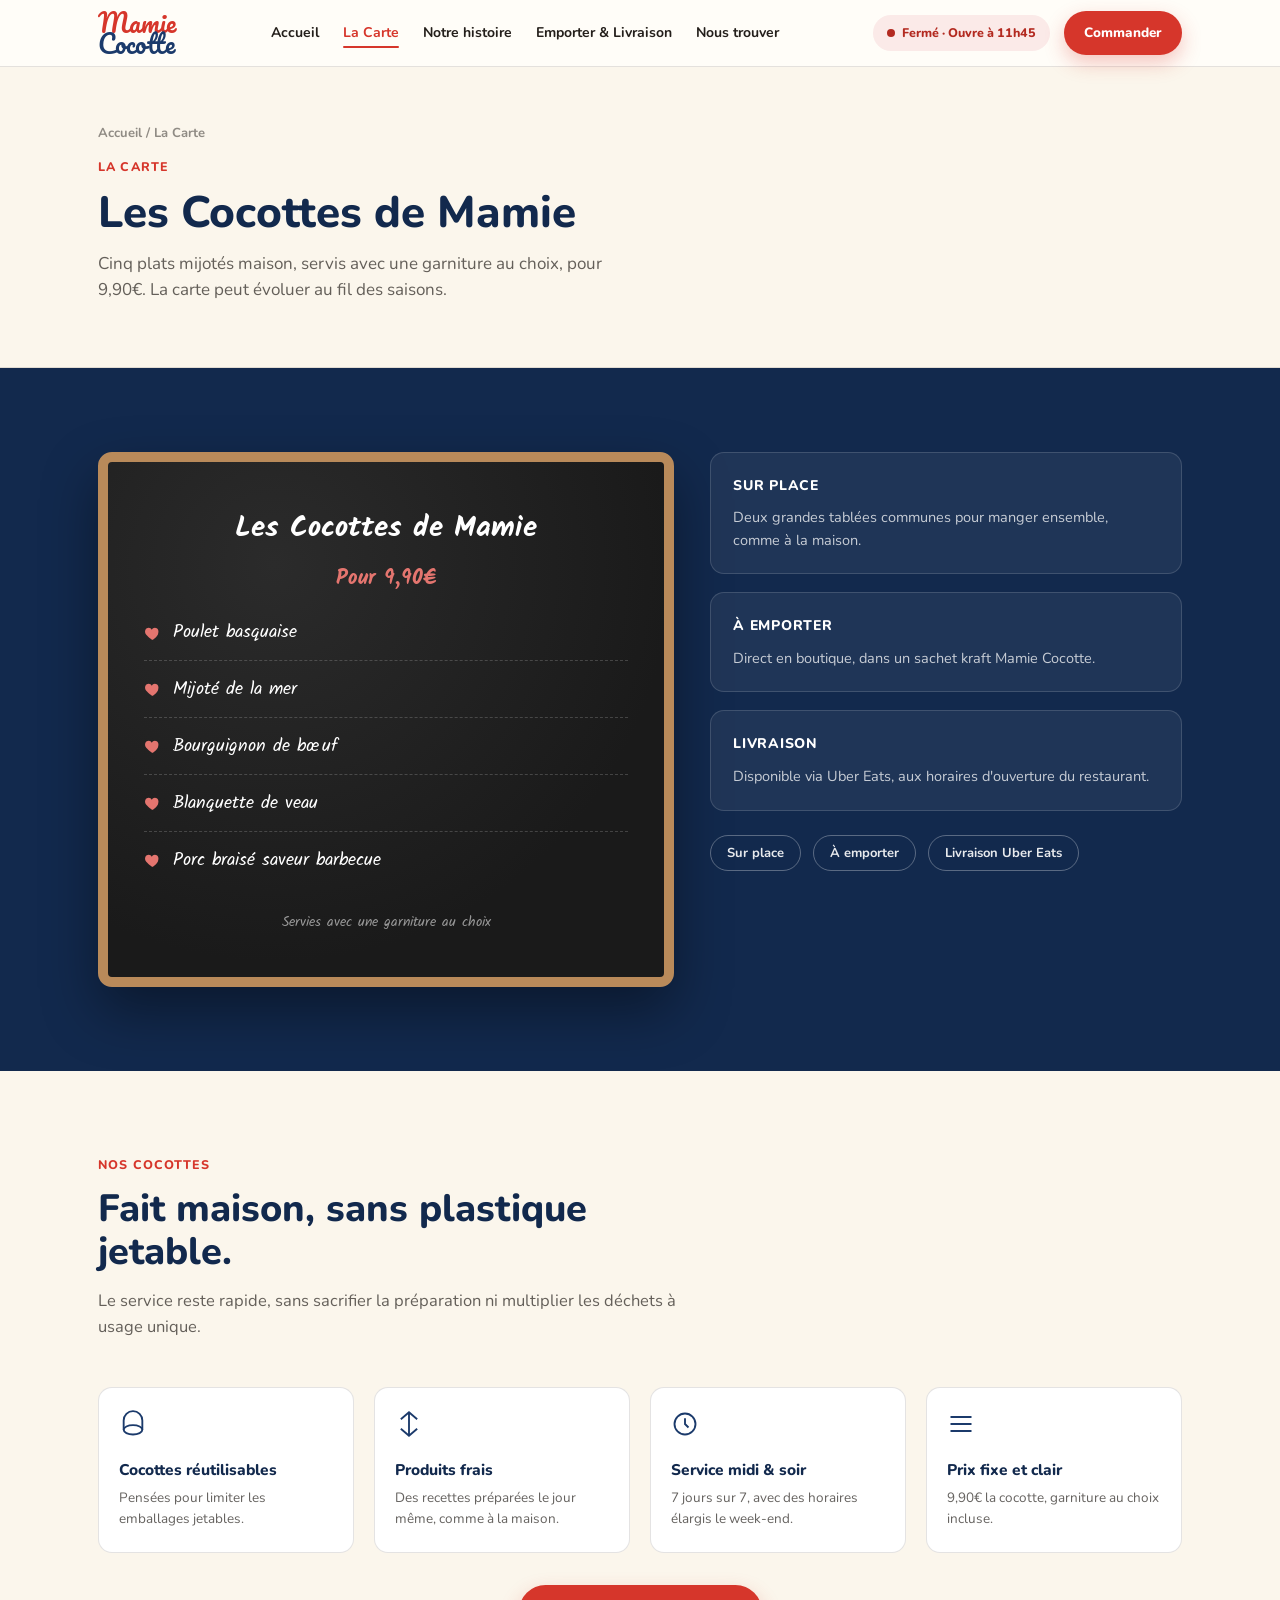
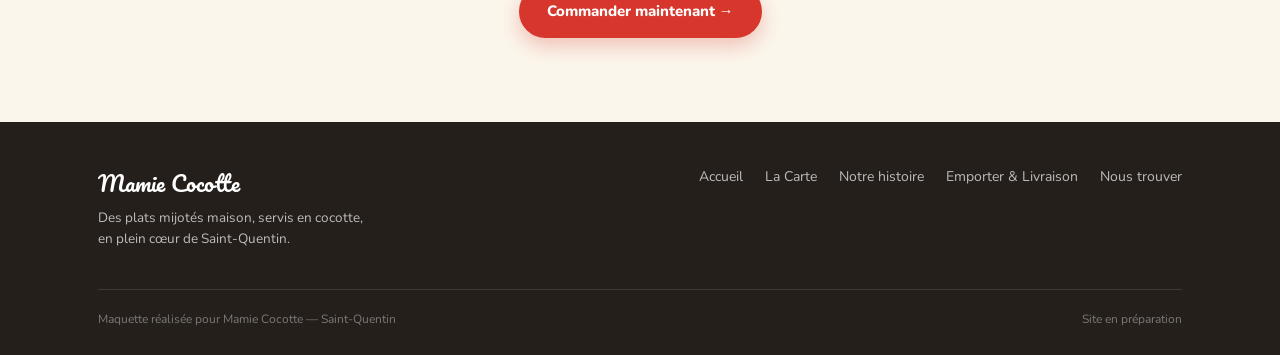
==== carte.html @ 131f88a2 "Add files via upload" ====
<!DOCTYPE html>
<html lang="fr">
<head>
<meta charset="UTF-8">
<meta name="viewport" content="width=device-width, initial-scale=1.0">
<title>La Carte — Mamie Cocotte, Saint-Quentin</title>
<meta name="description" content="Découvrez Les Cocottes de Mamie : poulet basquaise, mijoté de la mer, bourguignon de bœuf, blanquette de veau, porc braisé barbecue — tous à 9,90€.">
<link rel="preconnect" href="https://fonts.googleapis.com">
<link rel="preconnect" href="https://fonts.gstatic.com" crossorigin>
<link href="https://fonts.googleapis.com/css2?family=Pacifico&family=Kalam:wght@400;700&family=Nunito:wght@400;600;700;800;900&display=swap" rel="stylesheet">
<link rel="stylesheet" href="assets/style.css">
</head>
<body data-page="carte">

<header>
  <nav class="nav">
    <a href="index.html" class="logo"><span class="logo-text"><span class="m">Mamie</span><span class="c">Cocotte</span></span></a>
    <ul class="nav-links">
      <li><a href="index.html" data-page="accueil">Accueil</a></li>
      <li><a href="carte.html" data-page="carte">La Carte</a></li>
      <li><a href="notre-histoire.html" data-page="notre-histoire">Notre histoire</a></li>
      <li><a href="emporter-livraison.html" data-page="emporter">Emporter &amp; Livraison</a></li>
      <li><a href="contact.html" data-page="contact">Nous trouver</a></li>
    </ul>
    <div class="nav-right">
      <span id="statusChip" class="status-chip"><span class="pulse"></span><span id="statusChipText">—</span></span>
      <a href="emporter-livraison.html" class="btn btn-primary btn-sm nav-cta">Commander</a>
    </div>
  </nav>
</header>

<div class="page-hero">
  <div class="wrap">
    <div class="breadcrumb"><a href="index.html">Accueil</a> / La Carte</div>
    <span class="label">La carte</span>
    <h1>Les Cocottes de Mamie</h1>
    <p>Cinq plats mijotés maison, servis avec une garniture au choix, pour 9,90€. La carte peut évoluer au fil des saisons.</p>
  </div>
</div>

<main>

  <section class="carte">
    <div class="wrap">
      <div class="carte-layout">
        <div class="chalkboard reveal">
          <div class="chalk-title">Les Cocottes de Mamie</div>
          <div class="chalk-price">Pour 9,90€</div>
          <ul class="chalk-list">
            <li><svg class="chalk-heart" viewBox="0 0 24 24" fill="currentColor"><path d="M12 21s-7.5-4.6-10-9.1C.5 8.2 2.6 4 6.6 4c2 0 3.7 1.1 4.4 2.7C11.7 5.1 13.4 4 15.4 4c4 0 6.1 4.2 4.6 7.9C19.5 16.4 12 21 12 21z"/></svg>Poulet basquaise</li>
            <li><svg class="chalk-heart" viewBox="0 0 24 24" fill="currentColor"><path d="M12 21s-7.5-4.6-10-9.1C.5 8.2 2.6 4 6.6 4c2 0 3.7 1.1 4.4 2.7C11.7 5.1 13.4 4 15.4 4c4 0 6.1 4.2 4.6 7.9C19.5 16.4 12 21 12 21z"/></svg>Mijoté de la mer</li>
            <li><svg class="chalk-heart" viewBox="0 0 24 24" fill="currentColor"><path d="M12 21s-7.5-4.6-10-9.1C.5 8.2 2.6 4 6.6 4c2 0 3.7 1.1 4.4 2.7C11.7 5.1 13.4 4 15.4 4c4 0 6.1 4.2 4.6 7.9C19.5 16.4 12 21 12 21z"/></svg>Bourguignon de bœuf</li>
            <li><svg class="chalk-heart" viewBox="0 0 24 24" fill="currentColor"><path d="M12 21s-7.5-4.6-10-9.1C.5 8.2 2.6 4 6.6 4c2 0 3.7 1.1 4.4 2.7C11.7 5.1 13.4 4 15.4 4c4 0 6.1 4.2 4.6 7.9C19.5 16.4 12 21 12 21z"/></svg>Blanquette de veau</li>
            <li><svg class="chalk-heart" viewBox="0 0 24 24" fill="currentColor"><path d="M12 21s-7.5-4.6-10-9.1C.5 8.2 2.6 4 6.6 4c2 0 3.7 1.1 4.4 2.7C11.7 5.1 13.4 4 15.4 4c4 0 6.1 4.2 4.6 7.9C19.5 16.4 12 21 12 21z"/></svg>Porc braisé saveur barbecue</li>
          </ul>
          <div class="chalk-note">Servies avec une garniture au choix</div>
        </div>
        <div class="carte-info reveal">
          <div class="carte-info-card">
            <h3>Sur place</h3>
            <p>Deux grandes tablées communes pour manger ensemble, comme à la maison.</p>
          </div>
          <div class="carte-info-card">
            <h3>À emporter</h3>
            <p>Direct en boutique, dans un sachet kraft Mamie Cocotte.</p>
          </div>
          <div class="carte-info-card">
            <h3>Livraison</h3>
            <p>Disponible via Uber Eats, aux horaires d'ouverture du restaurant.</p>
          </div>
          <div class="carte-side">
            <span class="side-pill">Sur place</span>
            <span class="side-pill">À emporter</span>
            <span class="side-pill">Livraison Uber Eats</span>
          </div>
        </div>
      </div>
    </div>
  </section>

  <section style="background:var(--paper);">
    <div class="wrap">
      <div class="section-head reveal">
        <span class="label">Nos cocottes</span>
        <h2>Fait maison, sans plastique jetable.</h2>
        <p>Le service reste rapide, sans sacrifier la préparation ni multiplier les déchets à usage unique.</p>
      </div>
      <div class="eco-grid">
        <div class="eco-item reveal">
          <svg viewBox="0 0 24 24" fill="none" stroke="currentColor" stroke-width="1.6"><ellipse cx="12" cy="17" rx="8" ry="4"/><path d="M4 17V9a8 8 0 0116 0v8"/></svg>
          <h3>Cocottes réutilisables</h3>
          <p>Pensées pour limiter les emballages jetables.</p>
        </div>
        <div class="eco-item reveal">
          <svg viewBox="0 0 24 24" fill="none" stroke="currentColor" stroke-width="1.6"><path d="M12 2v20M5 8l7-6 7 6M5 16l7 6 7-6"/></svg>
          <h3>Produits frais</h3>
          <p>Des recettes préparées le jour même, comme à la maison.</p>
        </div>
        <div class="eco-item reveal">
          <svg viewBox="0 0 24 24" fill="none" stroke="currentColor" stroke-width="1.6"><circle cx="12" cy="12" r="9"/><path d="M12 7v5l3 3"/></svg>
          <h3>Service midi &amp; soir</h3>
          <p>7 jours sur 7, avec des horaires élargis le week-end.</p>
        </div>
        <div class="eco-item reveal">
          <svg viewBox="0 0 24 24" fill="none" stroke="currentColor" stroke-width="1.6"><path d="M3 12h18M3 6h18M3 18h18"/></svg>
          <h3>Prix fixe et clair</h3>
          <p>9,90€ la cocotte, garniture au choix incluse.</p>
        </div>
      </div>
      <div class="reveal" style="margin-top:32px; text-align:center;"><a href="emporter-livraison.html" class="btn btn-primary">Commander maintenant →</a></div>
    </div>
  </section>

</main>

<footer>
  <div class="wrap">
    <div class="footer-top">
      <div>
        <div class="footer-logo">Mamie Cocotte</div>
        <p style="font-size:13.5px; margin-top:8px; max-width:280px;">Des plats mijotés maison, servis en cocotte, en plein cœur de Saint-Quentin.</p>
      </div>
      <ul class="footer-links">
        <li><a href="index.html">Accueil</a></li>
        <li><a href="carte.html">La Carte</a></li>
        <li><a href="notre-histoire.html">Notre histoire</a></li>
        <li><a href="emporter-livraison.html">Emporter &amp; Livraison</a></li>
        <li><a href="contact.html">Nous trouver</a></li>
      </ul>
    </div>
    <div class="footer-bottom">
      <span>Maquette réalisée pour Mamie Cocotte — Saint-Quentin</span>
      <span>Site en préparation</span>
    </div>
  </div>
</footer>

<div class="mobile-cta">
  <a href="contact.html" class="btn btn-ghost btn-sm">📍 Nous trouver</a>
  <a href="emporter-livraison.html" class="btn btn-uber btn-sm">Commander</a>
</div>

<script src="assets/script.js"></script>
</body>
</html>
---- assets/style.css ----
:root{
  --red:#D6362B;
  --red-dark:#B32A20;
  --blue:#1B3A6B;
  --blue-dark:#12294D;
  --blue-light:#EAF1FB;
  --cream:#FFFDF8;
  --paper:#FBF6EC;
  --kraft:#C9A06A;
  --kraft-dark:#8B6A3E;
  --charcoal:#241F1B;
  --charcoal-70: rgba(36,31,27,0.7);
  --charcoal-50: rgba(36,31,27,0.5);
  --line: rgba(36,31,27,0.12);
  --wood:#B98A5A;
  --green:#0A8A4E;
}
*{box-sizing:border-box;}
html{scroll-behavior:smooth;}
body{
  margin:0;
  background:var(--cream);
  color:var(--charcoal);
  font-family:'Nunito', sans-serif;
  font-size:16px;
  line-height:1.55;
  -webkit-font-smoothing:antialiased;
  padding-bottom:78px;
}
@media(min-width:760px){body{padding-bottom:0;}}
a{color:inherit;}
img{max-width:100%;display:block;}
.wrap{max-width:1140px;margin:0 auto;padding:0 28px;}
h1,h2,h3{margin:0; font-family:'Nunito', sans-serif; font-weight:800; color:var(--blue-dark);}
section{scroll-margin-top:78px; padding:84px 0;}
.label{font-family:'Nunito', sans-serif; font-weight:800; font-size:12.5px; letter-spacing:0.09em; text-transform:uppercase; color:var(--red);}

.btn{display:inline-flex; align-items:center; gap:8px; font-family:'Nunito', sans-serif; font-weight:800; font-size:15px; padding:13px 26px; border-radius:100px; text-decoration:none; border:2px solid transparent; cursor:pointer; transition:transform .18s ease, box-shadow .18s ease, background .18s ease;}
.btn-primary{background:var(--red); color:#fff; box-shadow:0 8px 20px rgba(214,54,43,0.28);}
.btn-primary:hover{background:var(--red-dark); transform:translateY(-2px); box-shadow:0 12px 24px rgba(214,54,43,0.34);}
.btn-ghost{border-color:var(--blue); color:var(--blue);}
.btn-ghost:hover{background:var(--blue); color:#fff;}
.btn-uber{background:#06C167; color:#fff;}
.btn-uber:hover{background:#059c53; transform:translateY(-2px);}
.btn-sm{padding:10px 18px; font-size:13.5px;}

.gingham{height:16px; background:repeating-linear-gradient(45deg, var(--red) 0 6px, transparent 6px 12px), repeating-linear-gradient(-45deg, var(--red) 0 6px, transparent 6px 12px), #fff; opacity:.85;}

/* Header */
header{position:sticky; top:0; z-index:60; background:rgba(255,253,248,0.94); backdrop-filter:blur(8px); border-bottom:1px solid var(--line);}
.nav{display:flex; align-items:center; justify-content:space-between; padding:10px 28px; max-width:1140px; margin:0 auto; gap:16px;}
.logo{display:flex; align-items:center; gap:10px; text-decoration:none;}
.logo-text{font-family:'Pacifico', cursive; font-size:25px; line-height:1;}
.logo-text .m{color:var(--red);}
.logo-text .c{color:var(--blue); display:block; margin-top:-4px;}
.nav-links{display:none; gap:24px; list-style:none; margin:0; padding:0; font-size:14px; font-weight:700;}
@media(min-width:900px){.nav-links{display:flex;}}
.nav-links a{text-decoration:none; color:var(--charcoal); position:relative; padding-bottom:3px;}
.nav-links a:hover{color:var(--red);}
.nav-links a.active{color:var(--red);}
.nav-links a.active:after{content:""; position:absolute; left:0; right:0; bottom:-3px; height:2px; background:var(--red); border-radius:2px;}
.nav-right{display:flex; align-items:center; gap:14px;}
.status-chip{display:none; align-items:center; gap:7px; font-size:12.5px; font-weight:800; padding:8px 14px; border-radius:100px; white-space:nowrap;}
@media(min-width:640px){.status-chip{display:inline-flex;}}
.status-chip .pulse{width:8px;height:8px;border-radius:50%; position:relative;}
.status-chip.open{background:#E7F7EE; color:var(--green);}
.status-chip.open .pulse{background:var(--green);}
.status-chip.open .pulse:after{content:"";position:absolute;inset:-4px;border-radius:50%;border:1.5px solid var(--green); animation:pulseRing 1.8s ease-out infinite;}
.status-chip.closed{background:#FBEAE8; color:var(--red-dark);}
.status-chip.closed .pulse{background:var(--red-dark);}
@keyframes pulseRing{0%{opacity:.7; transform:scale(0.6);}100%{opacity:0; transform:scale(1.8);}}
.nav-cta{display:none;}
@media(min-width:900px){.nav-cta{display:inline-flex;}}

/* Page hero (sub-pages) */
.page-hero{padding:56px 0 46px; background:var(--paper); border-bottom:1px solid var(--line);}
.page-hero .label{margin-bottom:12px; display:block;}
.page-hero h1{font-size:clamp(30px,4.2vw,44px); line-height:1.1; color:var(--blue-dark);}
.page-hero p{margin-top:14px; max-width:520px; color:var(--charcoal-70); font-size:17px;}
.breadcrumb{font-size:13px; font-weight:700; color:var(--charcoal-50); margin-bottom:14px;}
.breadcrumb a{color:var(--charcoal-50); text-decoration:none;}
.breadcrumb a:hover{color:var(--red);}

/* Hero (home) */
.hero{position:relative; padding:64px 0 56px; overflow:hidden;}
.hero-grid{display:grid; grid-template-columns:1fr; gap:44px; align-items:center;}
@media(min-width:900px){.hero-grid{grid-template-columns:1.05fr 0.95fr;}}
.eyebrow{display:flex; align-items:center; gap:10px; margin-bottom:16px; flex-wrap:wrap;}
.eyebrow .dot{width:7px;height:7px;border-radius:50%;background:var(--blue);}
.eyebrow-status{display:inline-flex; align-items:center; gap:6px; font-size:12px; font-weight:800; padding:5px 12px; border-radius:100px;}
.eyebrow-status.open{background:#E7F7EE; color:var(--green);}
.eyebrow-status.closed{background:#FBEAE8; color:var(--red-dark);}
h1.hero-title{font-family:'Nunito', sans-serif; font-weight:900; font-size:clamp(32px, 5vw, 52px); line-height:1.06; color:var(--blue-dark); letter-spacing:-0.01em;}
h1.hero-title span{color:var(--red);}
.hero-sub{margin-top:20px; max-width:460px; font-size:17.5px; color:var(--charcoal-70);}
.hero-cta{display:flex; flex-wrap:wrap; gap:14px; margin-top:30px;}
.hero-meta{margin-top:34px; display:flex; gap:26px; flex-wrap:wrap;}
.hero-meta div{font-size:12px; font-weight:700; color:var(--charcoal-70); text-transform:uppercase; letter-spacing:.03em;}
.hero-meta strong{display:block; font-family:'Nunito'; font-size:21px; color:var(--blue-dark); font-weight:800; text-transform:none;}

.mascot-plate{width:min(360px,80vw); aspect-ratio:1/1; border-radius:50%; background:var(--blue-light); display:flex; align-items:center; justify-content:center; position:relative; margin:0 auto; box-shadow: inset 0 0 0 1px rgba(27,58,107,0.12), 0 30px 60px -20px rgba(27,58,107,0.25);}
.mascot-plate:before{content:""; position:absolute; inset:18px; border-radius:50%; border:2px dashed rgba(27,58,107,0.18);}
.mascot-plate.sm{width:min(220px,60vw);}
.steam path{stroke:var(--blue); stroke-width:3; fill:none; stroke-linecap:round; opacity:0; animation: rise 3.2s ease-in-out infinite;}
.steam path:nth-child(2){animation-delay:.5s;}
.steam path:nth-child(3){animation-delay:1s;}
@keyframes rise{0%{opacity:0; transform:translateY(6px);}25%{opacity:.6;}70%{opacity:0; transform:translateY(-26px);}100%{opacity:0;}}
@media (prefers-reduced-motion: reduce){.steam path{animation:none; opacity:.45;} html{scroll-behavior:auto;}}

/* Ticker */
.ticker{background:var(--kraft); overflow:hidden; padding:13px 0; position:relative;}
.ticker-track{display:flex; gap:48px; white-space:nowrap; animation:scroll 26s linear infinite; width:max-content;}
.ticker-track span{font-family:'Kalam',cursive; font-weight:700; font-size:15px; color:var(--kraft-dark); display:flex; align-items:center; gap:10px;}
.ticker-track span:before{content:"•"; color:#fff;}
@keyframes scroll{from{transform:translateX(0);}to{transform:translateX(-50%);}}
@media (prefers-reduced-motion: reduce){.ticker-track{animation:none;}}

.section-head{max-width:620px; margin-bottom:48px;}
.section-head .label{margin-bottom:12px; display:block;}
.section-head h2{font-size:clamp(26px,3.4vw,38px); line-height:1.15;}
.section-head p{margin-top:14px; color:var(--charcoal-70); font-size:16.5px;}

/* Concept cards */
.concept-grid{display:grid; grid-template-columns:1fr; gap:22px;}
@media(min-width:760px){.concept-grid{grid-template-columns:repeat(3,1fr);}}
.concept-card{background:var(--paper); border:1px solid var(--line); border-radius:16px; padding:26px 24px; transition:transform .2s ease, box-shadow .2s ease;}
.concept-card:hover{transform:translateY(-4px); box-shadow:0 16px 30px -14px rgba(27,58,107,0.25);}
.concept-card .icon{width:38px;height:38px; margin-bottom:14px;}
.concept-card h3{font-size:18px; margin-bottom:8px; color:var(--blue-dark);}
.concept-card p{color:var(--charcoal-70); font-size:14.5px; margin:0;}

/* Carte chalkboard */
.carte{background:var(--blue-dark); color:#fff; position:relative;}
.carte .label{color:#F2A6A0;}
.carte .section-head h2{color:#fff;}
.carte .section-head p{color:rgba(255,255,255,0.75);}
.carte-layout{display:grid; grid-template-columns:1fr; gap:36px;}
@media(min-width:960px){.carte-layout{grid-template-columns:1.1fr 0.9fr; align-items:start;}}
.chalkboard{background: radial-gradient(circle at 30% 20%, #2b2b2b, #1a1a1a 70%); border:10px solid var(--wood); border-radius:14px; padding:44px 36px; box-shadow: 0 24px 55px rgba(0,0,0,0.4);}
.chalk-title{font-family:'Kalam', cursive; font-weight:700; font-size:29px; text-align:center; color:#fff;}
.chalk-price{text-align:center; font-family:'Kalam',cursive; font-weight:700; font-size:21px; color:#E4756F; margin:12px 0 24px;}
.chalk-list{list-style:none; margin:0; padding:0; display:flex; flex-direction:column; gap:15px;}
.chalk-list li{display:flex; align-items:center; gap:12px; font-family:'Kalam',cursive; font-size:18px; color:#fff; border-bottom:1px dashed rgba(255,255,255,0.18); padding-bottom:13px;}
.chalk-list li:last-child{border-bottom:none;}
.chalk-heart{width:17px;height:17px; flex:none; color:#E4756F;}
.chalk-note{text-align:center; margin-top:24px; font-family:'Kalam',cursive; font-size:14px; color:rgba(255,255,255,0.55);}
.carte-info{display:flex; flex-direction:column; gap:18px;}
.carte-info-card{background:rgba(255,255,255,0.06); border:1px solid rgba(255,255,255,0.14); border-radius:14px; padding:22px;}
.carte-info-card h3{color:#fff; font-size:14px; text-transform:uppercase; letter-spacing:.05em; font-weight:800; margin-bottom:10px;}
.carte-info-card p{margin:0; font-size:14.5px; color:rgba(255,255,255,0.75);}
.carte-side{margin-top:6px; display:flex; gap:12px; flex-wrap:wrap;}
.side-pill{font-size:13px; font-weight:700; color:rgba(255,255,255,0.9); border:1.5px solid rgba(255,255,255,0.3); border-radius:100px; padding:7px 16px;}

/* Galerie */
.galerie{background:var(--paper);}
.gal-grid{display:grid; grid-template-columns:1fr; gap:24px;}
@media(min-width:760px){.gal-grid{grid-template-columns:repeat(3,1fr);}}
.polaroid{background:#fff; border-radius:10px; padding:12px 12px 20px; box-shadow:0 14px 30px -14px rgba(36,31,27,0.25); transform:rotate(var(--r,0deg)); transition:transform .25s ease;}
.polaroid:nth-child(1){--r:-2deg;} .polaroid:nth-child(2){--r:1.5deg;} .polaroid:nth-child(3){--r:-1deg;}
.polaroid:hover{transform:rotate(0deg) translateY(-4px);}
.polaroid-photo{aspect-ratio:4/5; border-radius:6px; background:repeating-linear-gradient(45deg, rgba(27,58,107,0.06) 0 10px, rgba(27,58,107,0.02) 10px 20px); display:flex; flex-direction:column; align-items:center; justify-content:center; gap:8px; text-align:center; padding:20px;}
.polaroid-photo svg{width:34px;height:34px; color:var(--blue); opacity:.5;}
.polaroid-photo span{font-size:12.5px; color:var(--charcoal-50); font-weight:700;}
.polaroid p{margin:14px 4px 0; font-family:'Kalam',cursive; font-size:15px; color:var(--charcoal-70); text-align:center;}

/* Avis */
.avis-grid{display:grid; grid-template-columns:1fr; gap:20px;}
@media(min-width:760px){.avis-grid{grid-template-columns:repeat(3,1fr);}}
.avis-card{background:#fff; border:1.5px dashed var(--line); border-radius:16px; padding:24px;}
.avis-stars{color:#F5A623; font-size:15px; letter-spacing:2px; margin-bottom:10px;}
.avis-card p{margin:0 0 14px; font-size:14.5px; color:var(--charcoal-70); font-style:italic;}
.avis-name{font-size:13px; font-weight:800; color:var(--blue-dark);}
.avis-flag{margin-top:10px; display:inline-block; font-size:11px; font-weight:700; color:var(--red-dark); background:#FBEAE8; padding:3px 9px; border-radius:6px;}

/* Eco */
.eco-grid{display:grid; grid-template-columns:1fr; gap:20px;}
@media(min-width:760px){.eco-grid{grid-template-columns:repeat(4,1fr);}}
.eco-item{background:#fff; border:1px solid var(--line); border-radius:14px; padding:22px 20px;}
.eco-item svg{width:28px;height:28px; margin-bottom:12px; color:var(--blue);}
.eco-item h3{font-size:15.5px; margin-bottom:6px; color:var(--blue-dark);}
.eco-item p{font-size:13.5px; color:var(--charcoal-70); margin:0;}

/* Emporter */
.emporter-grid{display:grid; grid-template-columns:1fr; gap:40px; align-items:center;}
@media(min-width:900px){.emporter-grid{grid-template-columns:1fr 1fr;}}
.bag-card{background:var(--paper); border-radius:18px; padding:34px; display:flex; flex-direction:column; align-items:center; text-align:center; gap:16px;}
.modes{display:flex; gap:10px; flex-wrap:wrap; margin-top:20px;}
.mode-pill{font-size:13px; font-weight:700; color:var(--blue-dark); border:1.5px solid var(--blue); border-radius:100px; padding:6px 14px;}

/* Steps (comment commander) */
.steps{display:grid; grid-template-columns:1fr; gap:22px; counter-reset:step;}
@media(min-width:760px){.steps{grid-template-columns:repeat(3,1fr);}}
.step-card{background:#fff; border:1px solid var(--line); border-radius:16px; padding:26px 22px; position:relative;}
.step-card .step-num{width:34px; height:34px; border-radius:50%; background:var(--red); color:#fff; display:flex; align-items:center; justify-content:center; font-weight:800; margin-bottom:14px;}
.step-card h3{font-size:16.5px; margin-bottom:8px;}
.step-card p{font-size:14px; color:var(--charcoal-70); margin:0;}

/* Horaires */
.horaires{background:var(--blue-dark); color:#fff;}
.horaires .label{color:#F2A6A0;}
.horaires .section-head h2{color:#fff;}
.horaires .section-head p{color:rgba(255,255,255,0.75);}
.horaires-grid{display:grid; grid-template-columns:1fr; gap:36px;}
@media(min-width:900px){.horaires-grid{grid-template-columns:1fr 1fr; align-items:center;}}
.sign{background:#fff; border-radius:20px; padding:32px 34px 28px; box-shadow:0 24px 50px rgba(0,0,0,0.3);}
.sign-row{display:flex; justify-content:space-between; align-items:baseline; padding:9px 0; border-bottom:1px dashed var(--line); font-family:'Kalam',cursive;}
.sign-row:last-child{border-bottom:none;}
.sign-row.today{background:linear-gradient(90deg, rgba(214,54,43,0.06), transparent); margin:0 -14px; padding:9px 14px; border-radius:8px;}
.sign-row .day{font-weight:700; font-size:16.5px; color:var(--charcoal); display:flex; align-items:center; gap:8px;}
.sign-row .today-badge{font-family:'Nunito'; font-size:10px; font-weight:800; background:var(--red); color:#fff; padding:2px 7px; border-radius:100px;}
.sign-row .hours{font-size:14.5px;}
.sign-row.red .hours{color:var(--red);}
.sign-row.blue .hours{color:var(--blue);}
.status-card{background:rgba(255,255,255,0.06); border:1px solid rgba(255,255,255,0.14); border-radius:16px; padding:28px;}
.status-card .big-status{display:flex; align-items:center; gap:12px; font-size:22px; font-weight:800; margin-bottom:10px;}
.status-card .big-status .pulse{width:11px;height:11px;border-radius:50%;}
.status-card p{margin:0; color:rgba(255,255,255,0.7); font-size:14.5px;}

/* Infos pratiques */
.infos{background:var(--paper);}
.infos-grid{display:grid; grid-template-columns:1fr; gap:20px;}
@media(min-width:760px){.infos-grid{grid-template-columns:1fr 1fr;}}
.infos-card{background:#fff; border:1px solid var(--line); border-radius:16px; padding:26px;}
.infos-card h3{font-size:13px; font-weight:800; letter-spacing:.05em; text-transform:uppercase; color:var(--red); margin-bottom:14px;}
.todo{display:inline-flex; align-items:center; gap:6px; font-size:13.5px; font-weight:600; color:var(--red-dark); background:#FBEAE8; border:1px dashed var(--red); border-radius:8px; padding:9px 12px; width:100%;}
.ok-row{display:inline-flex; align-items:center; gap:6px; font-size:13.5px; font-weight:700; color:var(--green); background:#E7F7EE; border:1px solid #B7E9CC; border-radius:8px; padding:9px 12px; width:100%; text-decoration:none;}
.map-placeholder{border-radius:16px; overflow:hidden; border:1px solid var(--line); aspect-ratio:16/10; background:repeating-linear-gradient(45deg, rgba(27,58,107,0.05) 0 10px, rgba(27,58,107,0.02) 10px 20px); display:flex; align-items:center; justify-content:center; text-align:center; padding:24px;}
.map-placeholder p{font-size:13px; color:var(--charcoal-70); max-width:260px;}

/* Mobile sticky CTA */
.mobile-cta{position:fixed; bottom:0; left:0; right:0; z-index:70; display:flex; gap:10px; padding:12px 16px; background:#fff; border-top:1px solid var(--line); box-shadow:0 -8px 24px rgba(0,0,0,0.08);}
@media(min-width:760px){.mobile-cta{display:none;}}
.mobile-cta a{flex:1; justify-content:center; text-align:center;}

/* Footer */
footer{background:var(--charcoal); color:rgba(255,255,255,0.7); padding:44px 0 26px;}
.footer-top{display:flex; flex-wrap:wrap; justify-content:space-between; gap:26px; padding-bottom:26px; border-bottom:1px solid rgba(255,255,255,0.12);}
.footer-logo{font-family:'Pacifico', cursive; font-size:22px; color:#fff;}
.footer-links{display:flex; gap:22px; list-style:none; padding:0; margin:0; font-size:14px; flex-wrap:wrap;}
.footer-links a{text-decoration:none; color:rgba(255,255,255,0.7);}
.footer-links a:hover{color:#fff;}
.footer-bottom{padding-top:20px; font-size:12px; color:rgba(255,255,255,0.4); display:flex; justify-content:space-between; flex-wrap:wrap; gap:10px;}

.reveal{opacity:0; transform:translateY(18px); transition:opacity .6s ease, transform .6s ease;}
.reveal.in{opacity:1; transform:translateY(0);}
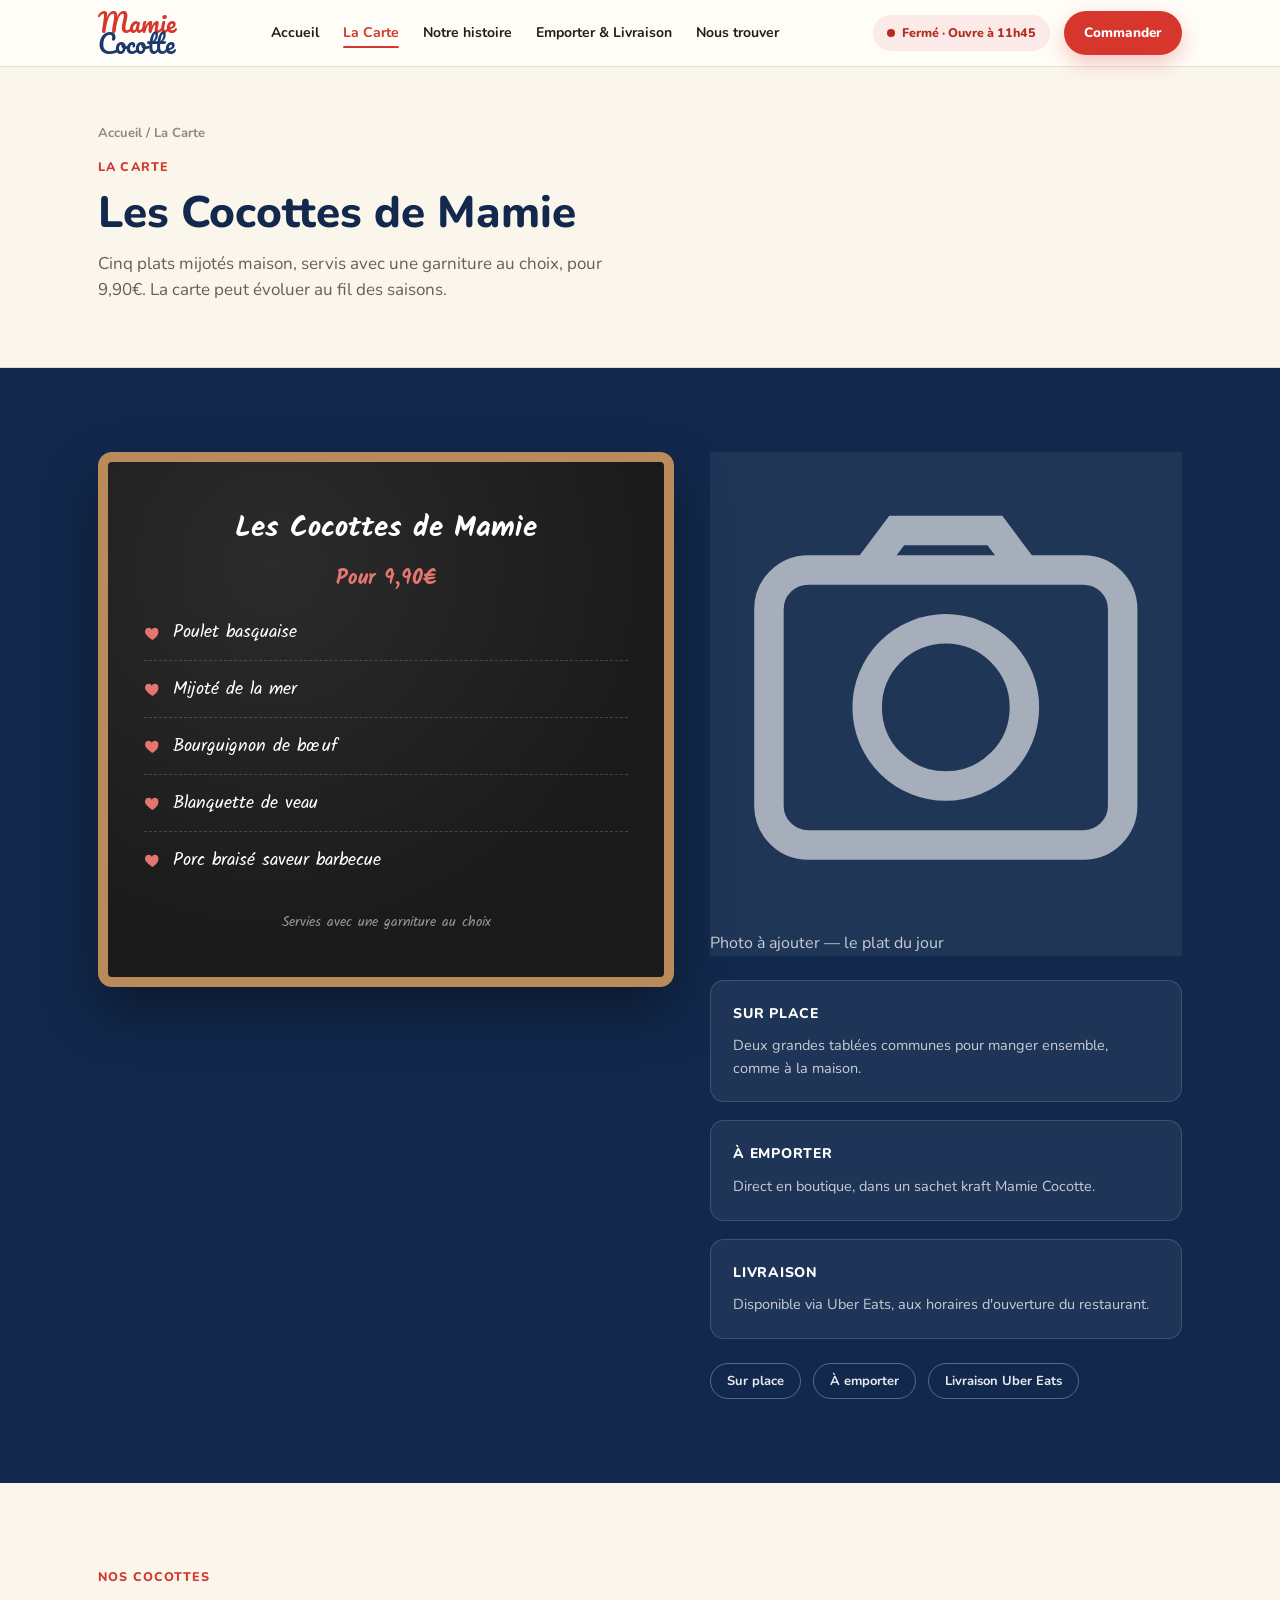
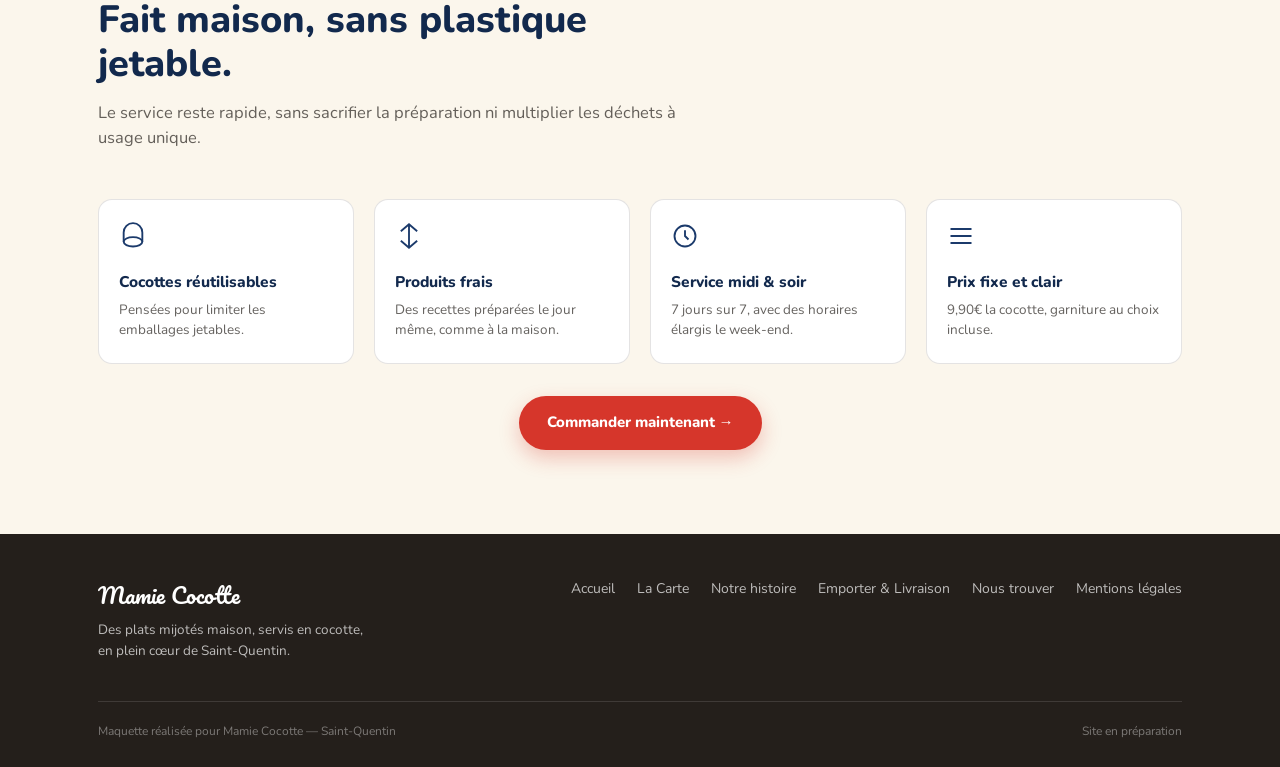
==== commit cb710d69: "Add files via upload" ====
--- a/carte.html
+++ b/carte.html
@@ -56,6 +56,12 @@
           <div class="chalk-note">Servies avec une garniture au choix</div>
         </div>
         <div class="carte-info reveal">
+          <div class="frame-photo sm" style="--r:-1.5deg; margin-bottom:6px;">
+            <div class="frame-photo-inner" style="background:rgba(255,255,255,0.06); border-color:rgba(255,255,255,0.3);">
+              <svg viewBox="0 0 24 24" fill="none" stroke="#fff" stroke-width="1.5" style="opacity:.6;"><rect x="3" y="6" width="18" height="14" rx="2"/><circle cx="12" cy="13" r="4"/><path d="M8 6l1.5-2h5L16 6"/></svg>
+              <span style="color:rgba(255,255,255,0.75);">Photo à ajouter — le plat du jour</span>
+            </div>
+          </div>
           <div class="carte-info-card">
             <h3>Sur place</h3>
             <p>Deux grandes tablées communes pour manger ensemble, comme à la maison.</p>
@@ -126,6 +132,7 @@
         <li><a href="notre-histoire.html">Notre histoire</a></li>
         <li><a href="emporter-livraison.html">Emporter &amp; Livraison</a></li>
         <li><a href="contact.html">Nous trouver</a></li>
+        <li><a href="mentions-legales.html">Mentions légales</a></li>
       </ul>
     </div>
     <div class="footer-bottom">
